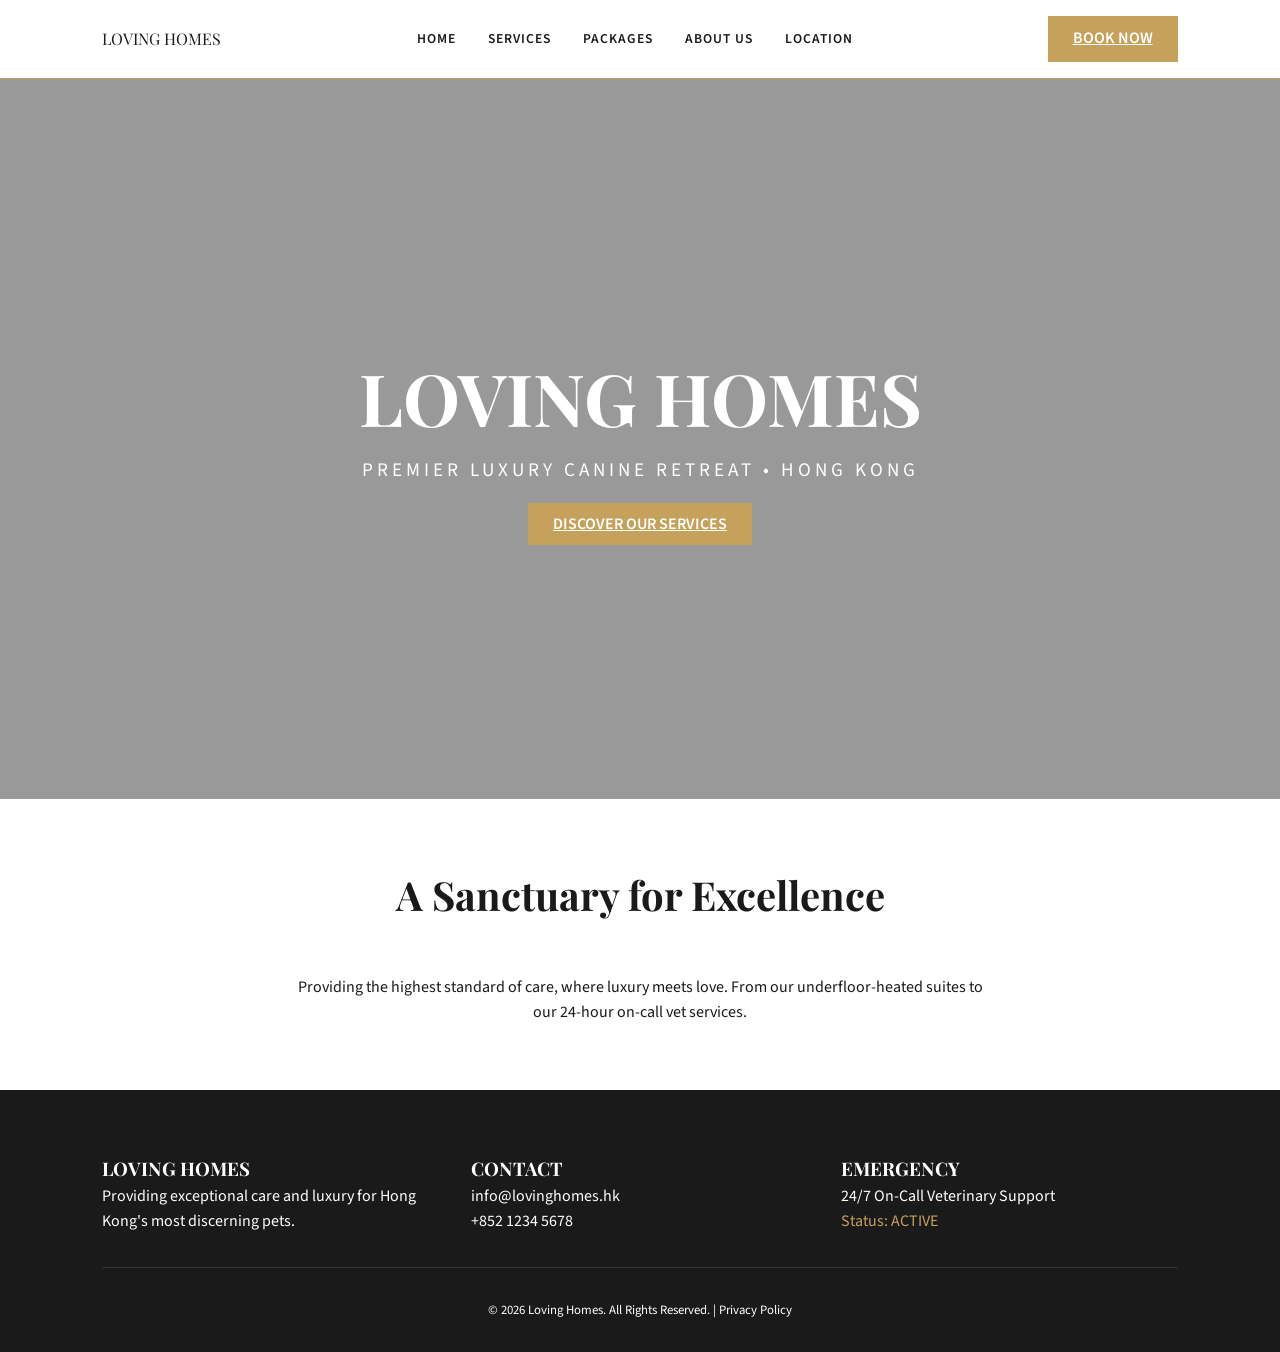
==== index.html @ 55439687 "Add files via upload" ====
<!DOCTYPE html>
<html lang="en">
<head>
    <meta charset="UTF-8">
    <title>Loving Homes | Luxury Canine Retreat</title>
    <link rel="stylesheet" href="style.css">
</head>
<body>
    <nav class="navbar">

    <div class="logo">LOVING HOMES</div>

    <div class="burger" id="burger">
        <span></span>
        <span></span>
        <span></span>
    </div>

    <ul class="nav-links" id="nav-links">
        <li><a href="index.html">HOME</a></li>
        <li><a href="services.html">SERVICES</a></li>
        <li><a href="packages.html">PACKAGES</a></li>
        <li><a href="about.html">ABOUT US</a></li>
        <li><a href="location.html">LOCATION</a></li>
    </ul>

    <a href="location.html" class="btn-gold">BOOK NOW</a>

</nav>

    <header class="hero">
        <div>
            <h1 style="font-size: 4.5rem;">LOVING HOMES</h1>
            <p style="font-size: 1.2rem; letter-spacing: 4px;">PREMIER LUXURY CANINE RETREAT • HONG KONG</p>
            <br>
            <a href="services.html" class="btn-gold">DISCOVER OUR SERVICES</a>
        </div>
    </header>

    <section class="container" style="text-align: center;">
        <h2 class="section-title">A Sanctuary for Excellence</h2>
        <p style="max-width: 700px; margin: 0 auto;">Providing the highest standard of care, where luxury meets love. From our underfloor-heated suites to our 24-hour on-call vet services.</p>
    </section>
<footer>
        <div class="footer-grid">
            <div class="footer-col">
                <h3>LOVING HOMES</h3>
                <p>Providing exceptional care and luxury for Hong Kong's most discerning pets.</p>
            </div>
            <div class="footer-col">
                <h3>CONTACT</h3>
                <p>info@lovinghomes.hk</p>
                <p>+852 1234 5678</p>
            </div>
            <div class="footer-col">
                <h3>EMERGENCY</h3>
                <p>24/7 On-Call Veterinary Support</p>
                <p style="color: var(--gold);">Status: ACTIVE</p>
            </div>
        </div>
        <div class="footer-bottom">
            &copy; 2026 Loving Homes. All Rights Reserved. | Privacy Policy
        </div>
    </footer>
    <script src="script.js"></script>
    </body>
</html>
---- style.css ----
@import url('https://fonts.googleapis.com/css2?family=Playfair+Display:ital,wght@0,700;1,400&family=Source+Sans+Pro:wght@300;400;600&display=swap');

:root {
    --gold: #C6A15B;
    --dark: #1a1a1a;
    --white: #ffffff;
    --marble: #f8f8f8;
}

* { margin: 0; padding: 0; box-sizing: border-box; scroll-behavior: smooth; }

body {
    font-family: 'Source Sans Pro', sans-serif;
    background-color: var(--white);
    /* Replace with your marble image path */
    background-image: url('marble_bg.jpg'); 
    color: var(--dark);
    line-height: 1.6;
}

h1, h2, h3, .logo { font-family: 'Playfair Display', serif; }

/* NAVBAR */
.navbar {
    position: relative;   /* or just delete position entirely */
    display: flex;
    justify-content: space-between;
    align-items: center;
    padding: 1rem 8%;
    background: rgba(255, 255, 255, 0.98);
    border-bottom: 1px solid var(--gold);
    z-index: 1000;
}

.nav-links { display: flex; list-style: none; gap: 2rem; }
.nav-links a { text-decoration: none; color: var(--dark); font-weight: 600; font-size: 0.85rem; letter-spacing: 1px; transition: 0.3s; }
.nav-links a:hover { color: var(--gold); }

.btn-gold {
    background: var(--gold); color: white; border: none;
    padding: 10px 25px; cursor: pointer; font-weight: 600; transition: 0.4s;
}
.btn-gold:hover { background: #9c7d42; }

/* HERO */
.hero {
    height: 80vh; display: flex; align-items: center; justify-content: center;
    text-align: center; color: white;
    background: linear-gradient(rgba(0,0,0,0.4), rgba(0,0,0,0.4)), url('Assets/main.png') center/cover;
}

/* GRIDS & CARDS */
.container { padding: 4rem 8%; }
.section-title { text-align: center; margin-bottom: 3rem; font-size: 2.5rem; color: var(--dark); }

.grid { display: grid; grid-template-columns: repeat(auto-fit, minmax(300px, 1fr)); gap: 2rem; }
.card {
    background: white; border: 1px solid var(--gold);
    padding: 2rem; text-align: center; transition: 0.3s;
}
.card:hover { transform: translateY(-10px); box-shadow: 0 10px 30px rgba(0,0,0,0.1); }
.card img { width: 100%; height: 200px; object-fit: cover; margin-bottom: 1.5rem; }

/* FORMS */
.contact-container { display: grid; grid-template-columns: 1fr 1fr; gap: 4rem; }
input, textarea, select {
    width: 100%; padding: 12px; margin-bottom: 1rem;
    border: 1px solid #ddd; font-family: inherit;
}

/* FOOTER */
footer { background: var(--dark); color: white; padding: 4rem 8% 2rem; }
.footer-grid { display: grid; grid-template-columns: repeat(auto-fit, minmax(200px, 1fr)); gap: 2rem; }
.footer-bottom { text-align: center; border-top: 1px solid #333; padding-top: 2rem; margin-top: 2rem; font-size: 0.8rem; }

@media (max-width: 768px) {
    .navbar { flex-direction: column; padding: 1rem; }
    .nav-links { margin: 1rem 0; gap: 1rem; }
    .contact-container { grid-template-columns: 1fr; }
}

/* ABOUT PAGE SPECIFICS */
.about-header {
    text-align: center;
    margin-bottom: 50px;
}

.subtitle {
    font-size: 1.2rem;
    font-style: italic;
    color: #444;
}

.about-layout {
    display: grid;
    grid-template-columns: 1.2fr 0.8fr; /* Left side slightly wider */
    gap: 40px;
    align-items: start;
}

.main-image-container {
    border: 1px solid var(--gold);
    padding: 10px;
    margin-bottom: 30px;
    background: white;
}

.retreat-img {
    width: 100%;
    display: block;
}

.image-caption {
    text-align: center;
    font-size: 0.85rem;
    padding: 10px 0 5px;
    color: #666;
}

.story-text p {
    margin-bottom: 20px;
    font-size: 1.05rem;
    color: #333;
}

/* TEAM BOX SECTION */
.team-box {
    border: 2px solid var(--gold);
    padding: 30px;
    background: rgba(255, 255, 255, 0.5);
}

.team-title {
    text-align: center;
    font-size: 1.8rem;
    margin-bottom: 30px;
    color: var(--dark);
}

.team-member {
    display: flex;
    align-items: center;
    gap: 20px;
    margin-bottom: 30px;
}

.avatar {
    width: 100px;
    height: 100px;
    border-radius: 50%;
    object-fit: cover;
    border: 1px solid #ddd;
}

.member-info h4 {
    font-family: 'Source Sans Pro', sans-serif;
    font-size: 1.1rem;
    color: var(--gold);
    margin-bottom: 5px;
    text-transform: uppercase;
    letter-spacing: 1px;
}

.member-info p {
    font-size: 0.9rem;
    line-height: 1.4;
    color: #555;
}

/* Responsive adjustments */
@media (max-width: 992px) {
    .about-layout {
        grid-template-columns: 1fr;
    }
}

@media (max-width: 768px) {

    /* GLOBAL */
    .container {
        padding: 2rem 5%;
    }

    /* HERO */
    .hero h1 {
        font-size: 2.5rem !important;
    }

    .hero p {
        font-size: 0.9rem !important;
        letter-spacing: 2px;
    }

    /* NAV */
    .nav-links {
        flex-direction: column;
        width: 100%;
        text-align: center;
        gap: 0.8rem;
        margin-top: 1rem;
    }

    .btn-gold {
        width: 100%;
        text-align: center;
        margin-top: 10px;
    }

    /* GRID CARDS */
    .grid {
        grid-template-columns: 1fr;
    }

    /* CONTACT PAGE */
    .contact-container {
        grid-template-columns: 1fr;
        gap: 2rem;
    }

    /* ABOUT PAGE */
    .about-layout {
        grid-template-columns: 1fr;
    }

    .team-member {
        flex-direction: column;
        text-align: center;
    }

    .avatar {
        width: 80px;
        height: 80px;
    }

    /* FOOTER */
    .footer-grid {
        grid-template-columns: 1fr;
        text-align: center;
    }
}

.burger {
    display: none;
    flex-direction: column;
    cursor: pointer;
    gap: 5px;
}

.burger span {
    width: 25px;
    height: 2px;
    background: var(--dark);
    transition: 0.3s;
}

/* MOBILE */
@media (max-width: 768px) {

    .burger {
        display: flex;
    }

    .nav-links {
        display: none;
        width: 100%;
        flex-direction: column;
        text-align: center;
        margin-top: 1rem;
    }

    .nav-links.active {
        display: flex;
    }

    .navbar {
        flex-wrap: wrap;
    }

    .btn-gold {
        display: none; /* optional: cleaner mobile look */
    }
}

.burger.active span:nth-child(1) {
    transform: rotate(45deg) translate(5px, 5px);
}

.burger.active span:nth-child(2) {
    opacity: 0;
}

.burger.active span:nth-child(3) {
    transform: rotate(-45deg) translate(5px, -5px);
}

.burger {
    margin-right: auto;
}
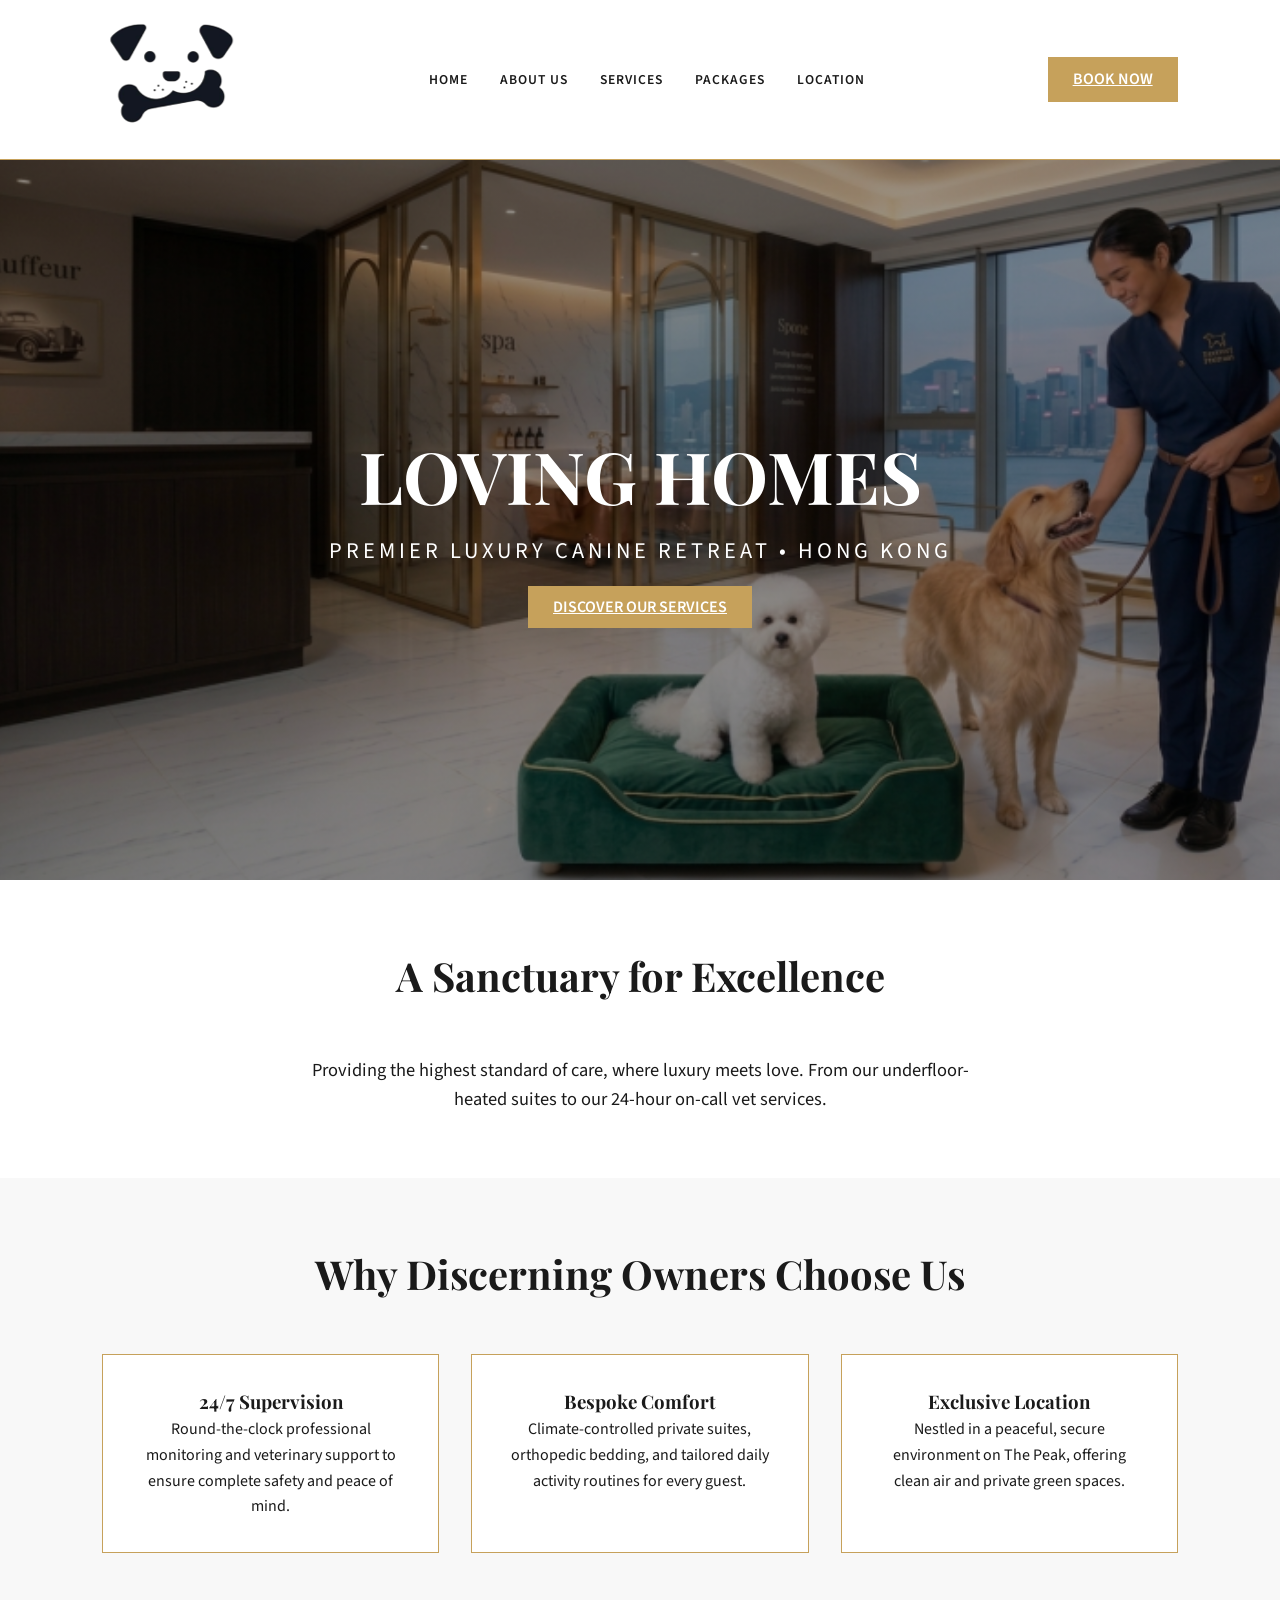
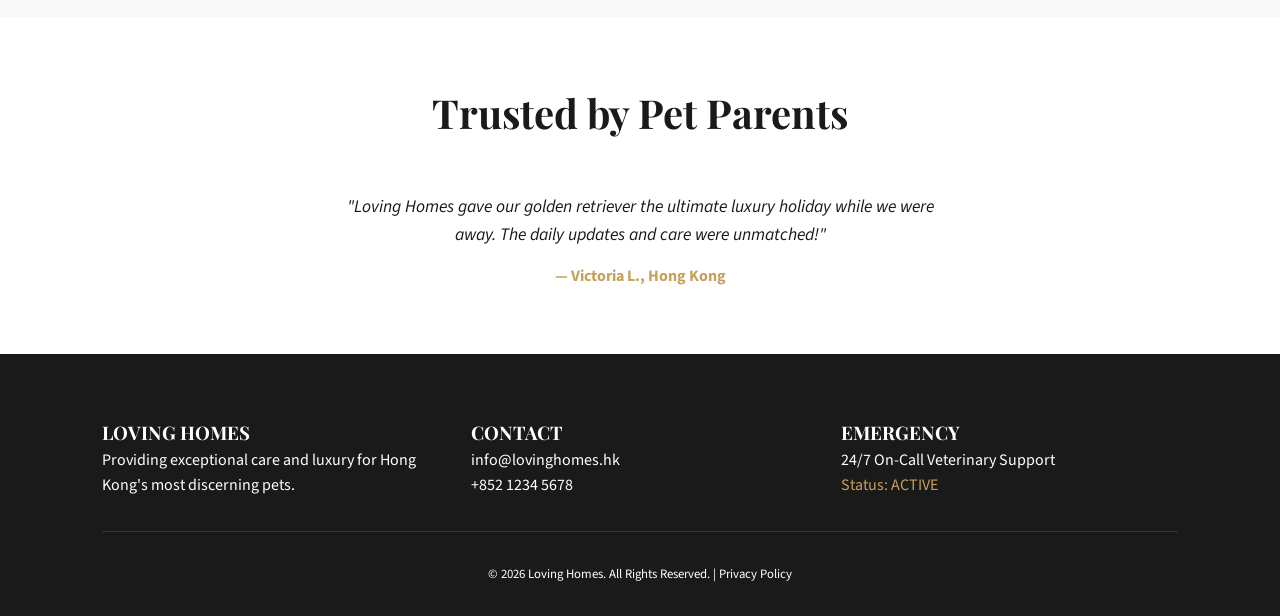
==== commit dcdb4a0c: "Revamp index.html with new layout and logo Updated the HTML structure and added a logo image in the " ====
--- a/index.html
+++ b/index.html
@@ -3,45 +3,74 @@
 <head>
     <meta charset="UTF-8">
     <title>Loving Homes | Luxury Canine Retreat</title>
+    <link rel="icon" type="image/png" href="Assets/favicon.png">
     <link rel="stylesheet" href="style.css">
 </head>
 <body>
     <nav class="navbar">
+        <!-- Logo image replaces the plain text "LOVING HOMES" in top-left -->
+        <a href="index.html" class="logo-link">
+            <img src="Assets/favicon.png" alt="Loving Homes Logo" class="nav-logo-img">
+        </a>
 
-    <div class="logo">LOVING HOMES</div>
+        <div class="burger" id="burger">
+            <span></span>
+            <span></span>
+            <span></span>
+        </div>
+        <ul class="nav-links" id="nav-links">
+            <li><a href="index.html">HOME</a></li>
+            <li><a href="about.html">ABOUT US</a></li>
+            <li><a href="services.html">SERVICES</a></li>
+            <li><a href="packages.html">PACKAGES</a></li>
+            <li><a href="location.html">LOCATION</a></li>
+        </ul>
+        <a href="location.html" class="btn-gold">BOOK NOW</a>
+    </nav>
 
-    <div class="burger" id="burger">
-        <span></span>
-        <span></span>
-        <span></span>
-    </div>
-
-    <ul class="nav-links" id="nav-links">
-        <li><a href="index.html">HOME</a></li>
-        <li><a href="services.html">SERVICES</a></li>
-        <li><a href="packages.html">PACKAGES</a></li>
-        <li><a href="about.html">ABOUT US</a></li>
-        <li><a href="location.html">LOCATION</a></li>
-    </ul>
-
-    <a href="location.html" class="btn-gold">BOOK NOW</a>
-
-</nav>
-
+    <!-- Full-screen Hero Section -->
     <header class="hero">
-        <div>
+        <div class="hero-content">
             <h1 style="font-size: 4.5rem;">LOVING HOMES</h1>
-            <p style="font-size: 1.2rem; letter-spacing: 4px;">PREMIER LUXURY CANINE RETREAT • HONG KONG</p>
+            <p style="font-size: 1.4rem; letter-spacing: 4px;">PREMIER LUXURY CANINE RETREAT • HONG KONG</p>
             <br>
             <a href="services.html" class="btn-gold">DISCOVER OUR SERVICES</a>
         </div>
     </header>
 
+    <!-- Section 1: Introduction -->
     <section class="container" style="text-align: center;">
         <h2 class="section-title">A Sanctuary for Excellence</h2>
-        <p style="max-width: 700px; margin: 0 auto;">Providing the highest standard of care, where luxury meets love. From our underfloor-heated suites to our 24-hour on-call vet services.</p>
+        <p style="max-width: 700px; margin: 0 auto; font-size: 1.15rem;">Providing the highest standard of care, where luxury meets love. From our underfloor-heated suites to our 24-hour on-call vet services.</p>
     </section>
-<footer>
+
+    <!-- Section 2: Why Choose Us -->
+    <section class="container" style="background: var(--marble); text-align: center;">
+        <h2 class="section-title">Why Discerning Owners Choose Us</h2>
+        <div class="grid">
+            <div class="card">
+                <h3>24/7 Supervision</h3>
+                <p>Round-the-clock professional monitoring and veterinary support to ensure complete safety and peace of mind.</p>
+            </div>
+            <div class="card">
+                <h3>Bespoke Comfort</h3>
+                <p>Climate-controlled private suites, orthopedic bedding, and tailored daily activity routines for every guest.</p>
+            </div>
+            <div class="card">
+                <h3>Exclusive Location</h3>
+                <p>Nestled in a peaceful, secure environment on The Peak, offering clean air and private green spaces.</p>
+            </div>
+        </div>
+    </section>
+
+    <!-- Section 3: Testimonials -->
+    <section class="container" style="text-align: center;">
+        <h2 class="section-title">Trusted by Pet Parents</h2>
+        <p style="max-width: 600px; margin: 0 auto; font-style: italic; font-size: 1.1rem;">"Loving Homes gave our golden retriever the ultimate luxury holiday while we were away. The daily updates and care were unmatched!"</p>
+        <p style="margin-top: 15px; font-weight: bold; color: var(--gold);">— Victoria L., Hong Kong</p>
+    </section>
+
+    <footer>
         <div class="footer-grid">
             <div class="footer-col">
                 <h3>LOVING HOMES</h3>
@@ -63,5 +92,5 @@
         </div>
     </footer>
     <script src="script.js"></script>
-    </body>
-</html>+</body>
+</html>
